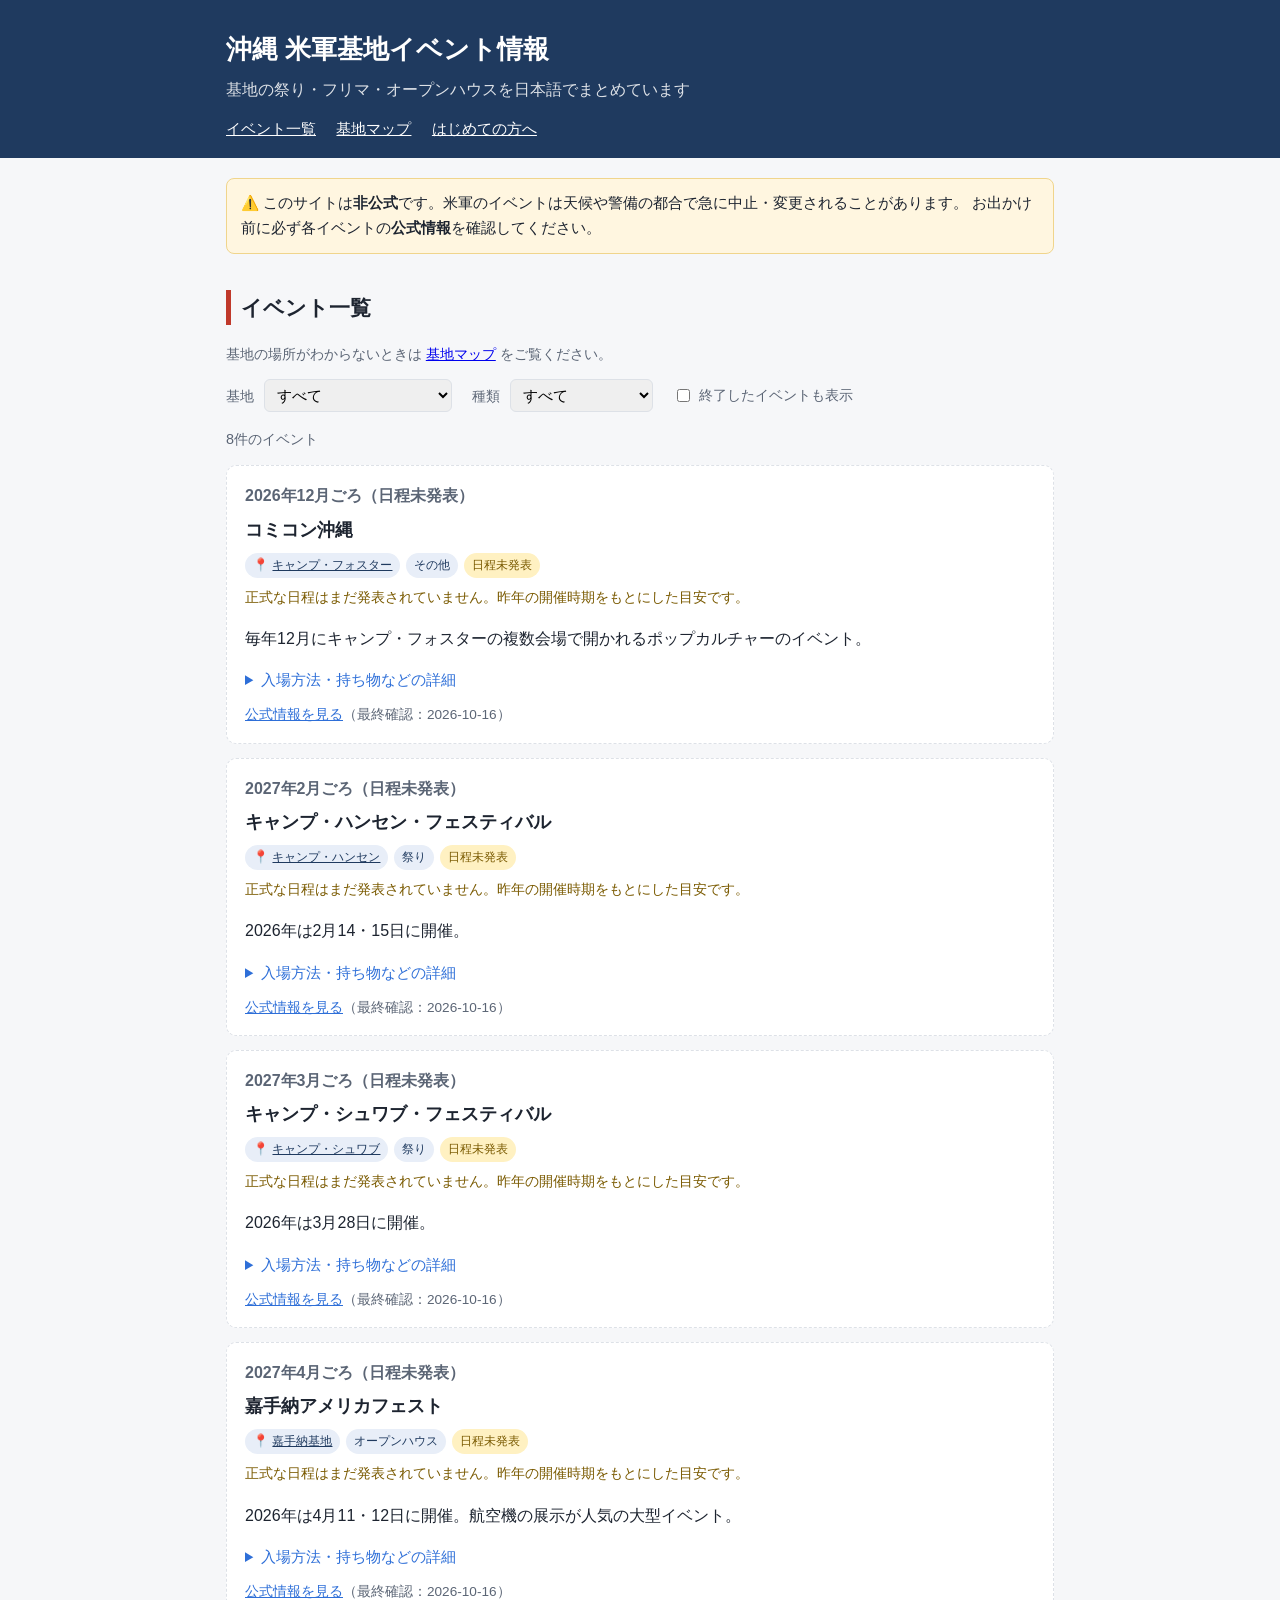
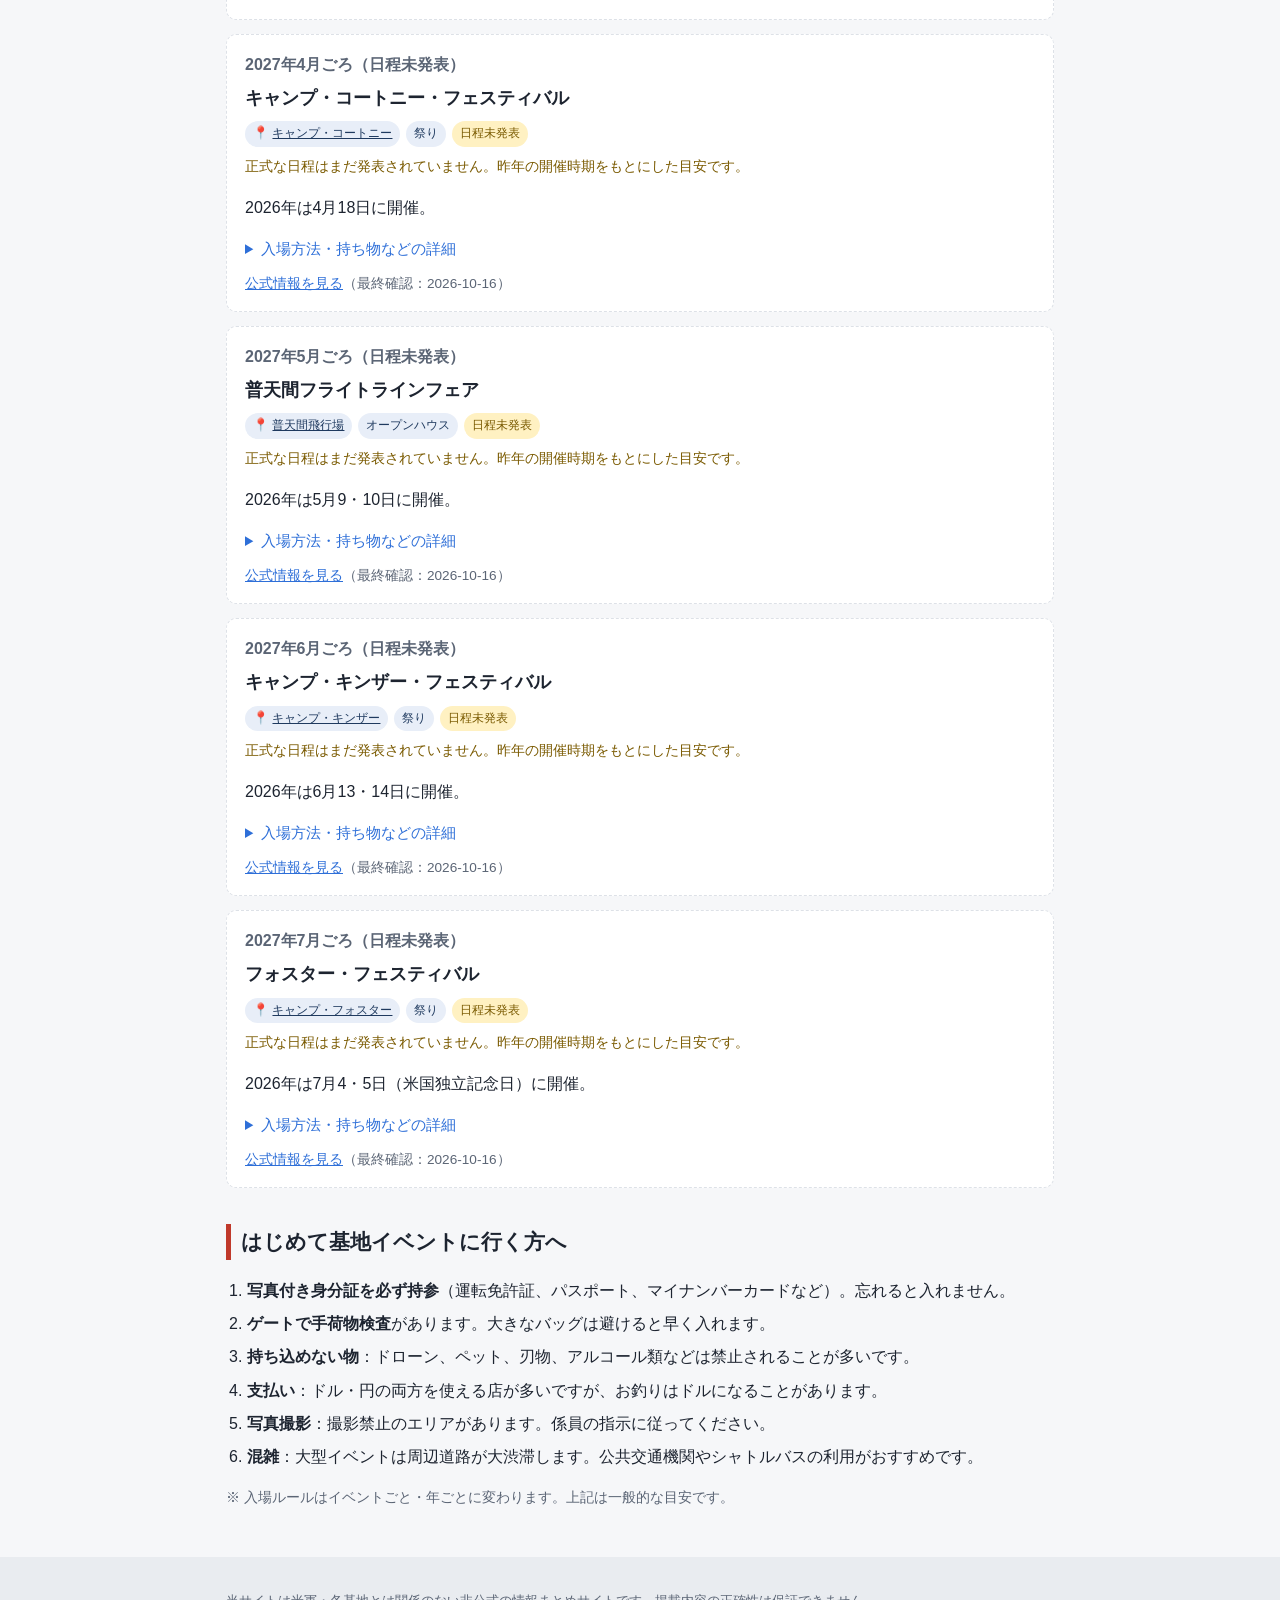
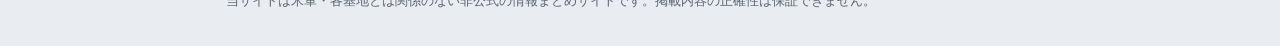
==== index.html @ bc30e184 "沖縄 米軍基地イベント情報サイトを公開 イベント一覧（日程未発表対応）、基地マップ、はじめての方へガイド  Co-Authored-By: Claude Opus 5.5 <noreply@anthr" ====
<!doctype html>
<html lang="ja">
<head>
  <meta charset="utf-8">
  <meta name="viewport" content="width=device-width, initial-scale=1">
  <title>沖縄 米軍基地イベント情報</title>
  <meta name="description" content="沖縄の米軍基地で開かれる祭り・フリーマーケット・オープンハウスの日程と入場方法をまとめた非公式サイト。">
  <link rel="stylesheet" href="style.css">
</head>
<body>
  <header class="site-header">
    <div class="wrap">
      <h1>沖縄 米軍基地イベント情報</h1>
      <p class="lead">基地の祭り・フリマ・オープンハウスを日本語でまとめています</p>
      <nav>
        <a href="#events">イベント一覧</a>
        <a href="map.html">基地マップ</a>
        <a href="#guide">はじめての方へ</a>
      </nav>
    </div>
  </header>

  <main class="wrap">
    <p class="notice">
      ⚠️ このサイトは<strong>非公式</strong>です。米軍のイベントは天候や警備の都合で急に中止・変更されることがあります。
      お出かけ前に必ず各イベントの<strong>公式情報</strong>を確認してください。
    </p>

    <section id="events">
      <h2>イベント一覧</h2>
      <p class="small">基地の場所がわからないときは <a href="map.html">基地マップ</a> をご覧ください。</p>

      <div class="filters">
        <label>基地
          <select id="filter-base"><option value="">すべて</option></select>
        </label>
        <label>種類
          <select id="filter-type"><option value="">すべて</option></select>
        </label>
        <label class="check">
          <input type="checkbox" id="show-past"> 終了したイベントも表示
        </label>
      </div>

      <p id="count" class="count"></p>
      <div id="event-list" class="event-list"></div>
    </section>

    <section id="guide" class="guide">
      <h2>はじめて基地イベントに行く方へ</h2>
      <ol>
        <li><strong>写真付き身分証を必ず持参</strong>（運転免許証、パスポート、マイナンバーカードなど）。忘れると入れません。</li>
        <li><strong>ゲートで手荷物検査</strong>があります。大きなバッグは避けると早く入れます。</li>
        <li><strong>持ち込めない物</strong>：ドローン、ペット、刃物、アルコール類などは禁止されることが多いです。</li>
        <li><strong>支払い</strong>：ドル・円の両方を使える店が多いですが、お釣りはドルになることがあります。</li>
        <li><strong>写真撮影</strong>：撮影禁止のエリアがあります。係員の指示に従ってください。</li>
        <li><strong>混雑</strong>：大型イベントは周辺道路が大渋滞します。公共交通機関やシャトルバスの利用がおすすめです。</li>
      </ol>
      <p class="small">※ 入場ルールはイベントごと・年ごとに変わります。上記は一般的な目安です。</p>
    </section>
  </main>

  <footer class="site-footer">
    <div class="wrap">
      <p>当サイトは米軍・各基地とは関係のない非公式の情報まとめサイトです。掲載内容の正確性は保証できません。</p>
    </div>
  </footer>

  <script src="events.js"></script>
  <script src="bases.js"></script>
  <script src="app.js"></script>
</body>
</html>
---- style.css ----
:root {
  --bg: #f6f7f9;
  --card: #ffffff;
  --text: #1d2430;
  --muted: #5b6575;
  --line: #dde1e7;
  --navy: #1f3a5f;
  --red: #c0392b;
  --accent: #2e6fd8;
  --warn-bg: #fff6e0;
}

* { box-sizing: border-box; }

body {
  margin: 0;
  background: var(--bg);
  color: var(--text);
  font-family: "Hiragino Sans", "Noto Sans JP", "Yu Gothic", sans-serif;
  line-height: 1.7;
}

.wrap { max-width: 860px; margin: 0 auto; padding: 0 16px; }

/* ヘッダー */
.site-header { background: var(--navy); color: #fff; padding: 28px 0 16px; }
.site-header h1 { margin: 0; font-size: 1.6rem; }
.site-header .lead { margin: 4px 0 12px; opacity: .85; }
.site-header nav a { color: #fff; margin-right: 16px; font-size: .95rem; }

h2 { font-size: 1.3rem; border-left: 5px solid var(--red); padding-left: 10px; margin-top: 36px; }

.notice {
  background: var(--warn-bg);
  border: 1px solid #f0d58c;
  border-radius: 8px;
  padding: 12px 14px;
  margin-top: 20px;
  font-size: .92rem;
}

/* 絞り込み */
.filters { display: flex; flex-wrap: wrap; gap: 12px 20px; align-items: center; }
.filters label { font-size: .9rem; color: var(--muted); }
.filters select { margin-left: 6px; padding: 6px 8px; border: 1px solid var(--line); border-radius: 6px; font-size: .95rem; }
.filters .check { display: flex; align-items: center; gap: 6px; }
.count { color: var(--muted); font-size: .9rem; }

/* イベントカード */
.event-list { display: grid; gap: 14px; }
.card {
  background: var(--card);
  border: 1px solid var(--line);
  border-radius: 10px;
  padding: 16px 18px;
}
.card.past { opacity: .6; }
.card .date { font-weight: bold; color: var(--navy); }
.card h3 { margin: 4px 0 8px; font-size: 1.15rem; }
.tags { display: flex; flex-wrap: wrap; gap: 6px; margin-bottom: 8px; }
.tag { font-size: .78rem; padding: 2px 8px; border-radius: 999px; background: #e8eef8; color: var(--navy); }
.tag.status-中止, .tag.status-延期 { background: var(--red); color: #fff; }
.tag.status-終了 { background: #ccc; color: #333; }

.card details { margin-top: 8px; }
.card summary { cursor: pointer; color: var(--accent); font-size: .92rem; }
.card dl { display: grid; grid-template-columns: 7.5em 1fr; gap: 4px 10px; margin: 10px 0 0; font-size: .92rem; }
.card dt { color: var(--muted); }
.card dd { margin: 0; }
.source { margin-top: 10px; font-size: .85rem; color: var(--muted); }
.source a { color: var(--accent); }

.empty { color: var(--muted); padding: 20px 0; }

/* ガイド */
.guide ol { padding-left: 1.3em; }
.guide li { margin-bottom: 6px; }
.small { font-size: .85rem; color: var(--muted); }

/* フッター */
.site-footer { margin-top: 48px; padding: 20px 0; background: #e9ecf0; font-size: .82rem; color: var(--muted); }

@media (max-width: 520px) {
  .site-header h1 { font-size: 1.3rem; }
  .card dl { grid-template-columns: 1fr; }
  .card dt { margin-top: 6px; }
}

/* 地図ページ */
.map { height: 460px; border-radius: 10px; border: 1px solid var(--line); margin: 12px 0 6px; z-index: 0; }
.base-label { font-weight: bold; font-size: .8rem; }
.popup h3 { margin: 0 0 2px; font-size: 1.05rem; }
.popup dl { display: grid; grid-template-columns: 7.5em 1fr; gap: 4px 10px; font-size: .9rem; }
.popup dt { color: var(--muted); }
.popup dd { margin: 0; }
.links { display: flex; flex-wrap: wrap; gap: 8px 16px; font-size: .92rem; }
.links a { color: var(--accent); font-weight: bold; }
.site-header nav a[aria-current="page"] { text-decoration: none; border-bottom: 2px solid #fff; }
.base-link { color: var(--navy); }

@media (max-width: 520px) {
  .map { height: 360px; }
  .popup dl { grid-template-columns: 1fr; }
}

/* 日程未発表のイベント */
.card.tbd { border-style: dashed; }
.card.tbd .date { color: var(--muted); }
.tag.status-日程未発表 { background: #fff1c2; color: #7a5a00; }
.tbd-note { margin: 0 0 6px; font-size: .85rem; color: #7a5a00; }
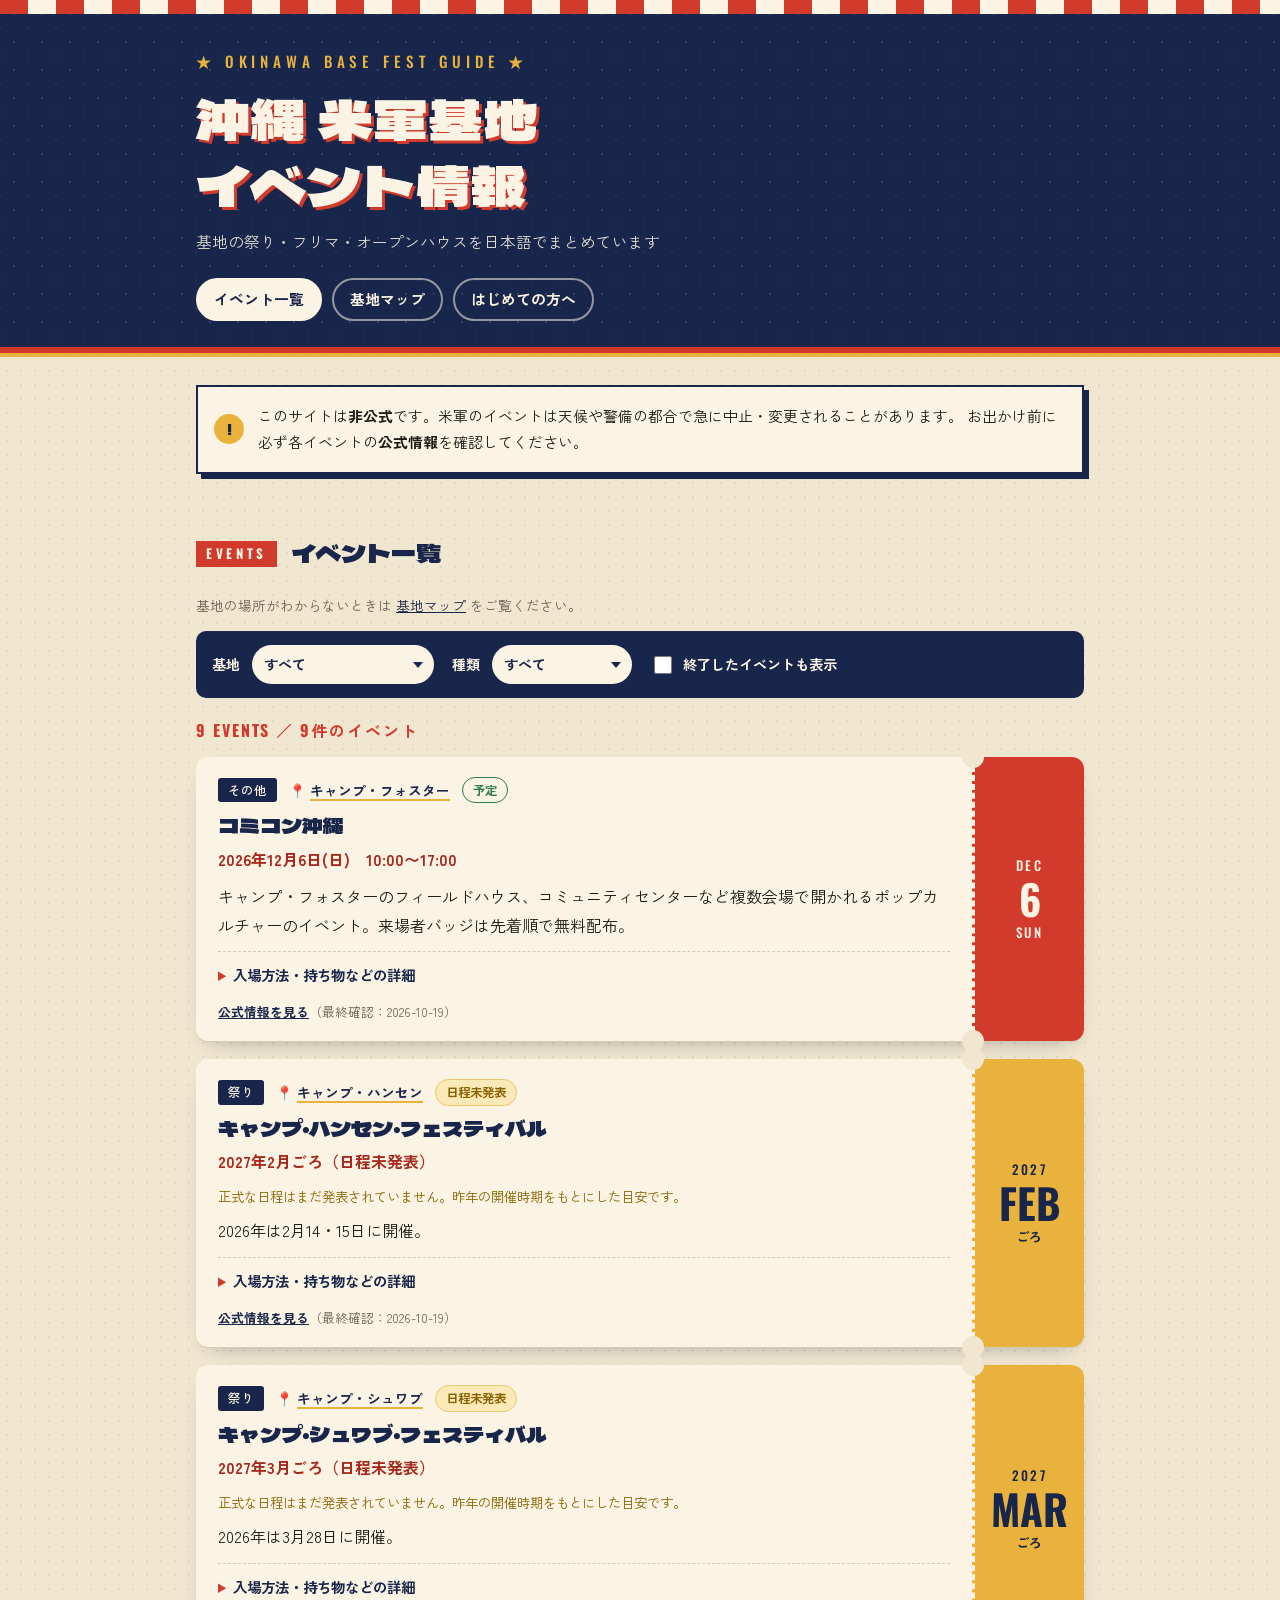
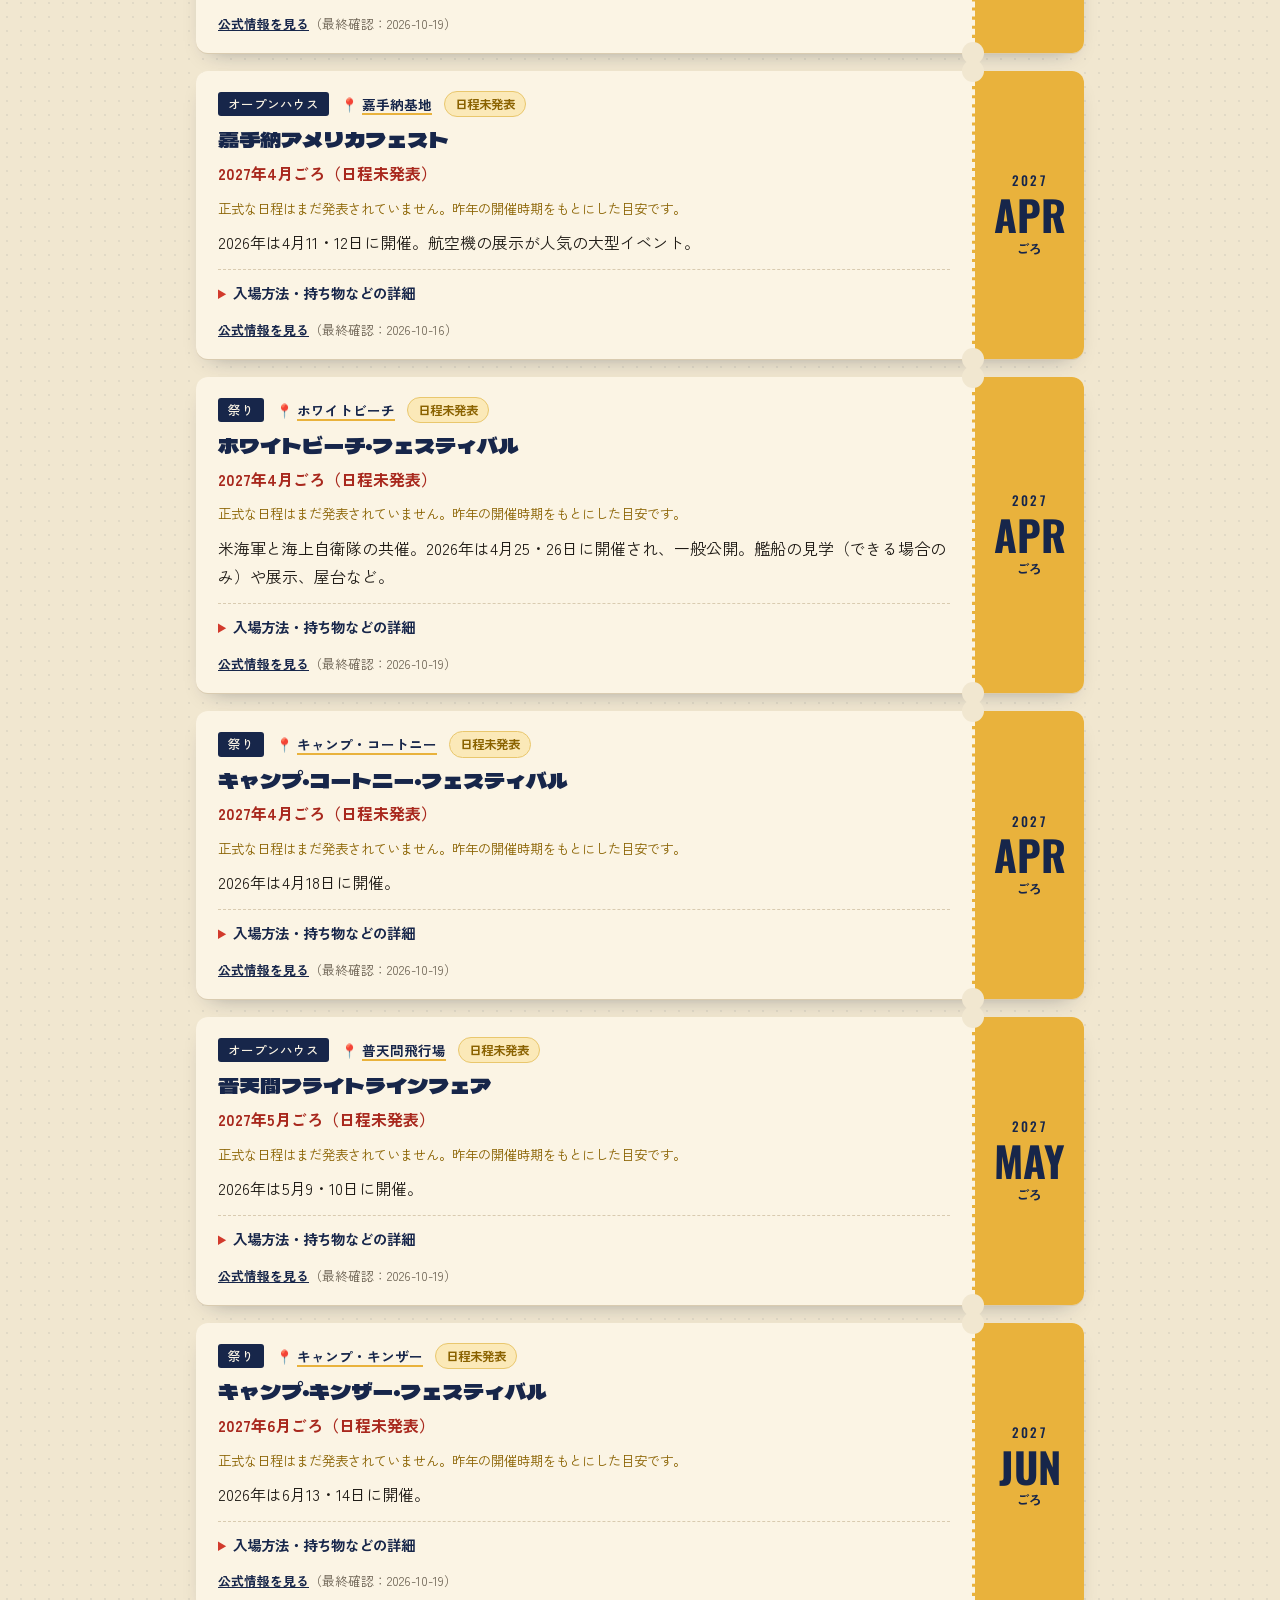
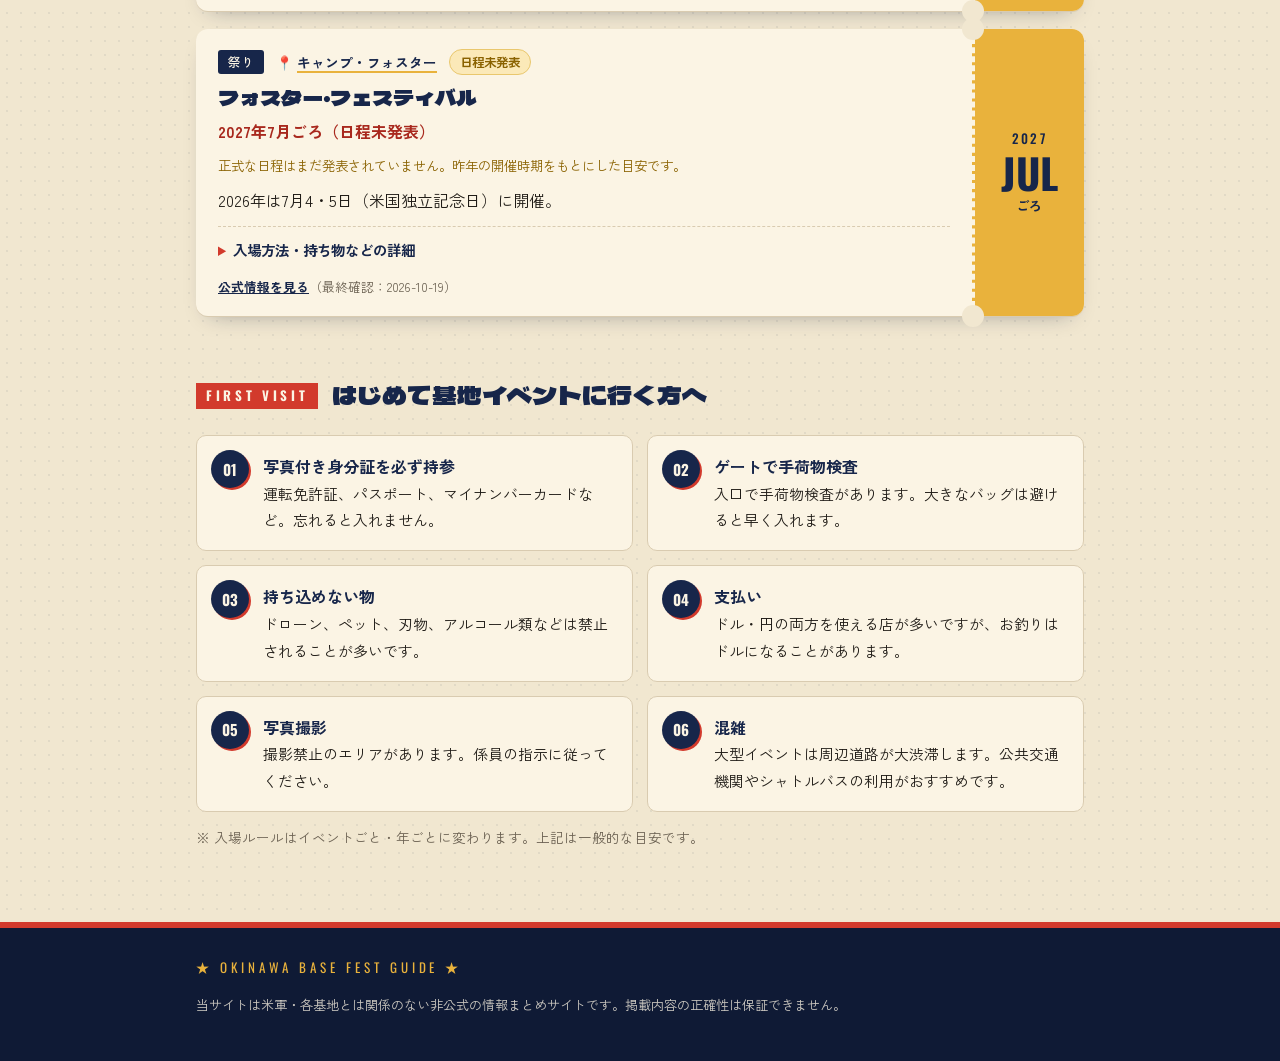
==== commit d7972617: "デザインを「フェア・チケット」に刷新 基地祭りのレトロポスター×入場チケットをモチーフに、紺・赤・クリームの配色、 Dela Gothic One / Oswald / Zen Kaku Gothic" ====
--- a/index.html
+++ b/index.html
@@ -5,29 +5,34 @@
   <meta name="viewport" content="width=device-width, initial-scale=1">
   <title>沖縄 米軍基地イベント情報</title>
   <meta name="description" content="沖縄の米軍基地で開かれる祭り・フリーマーケット・オープンハウスの日程と入場方法をまとめた非公式サイト。">
+  <link rel="preconnect" href="https://fonts.googleapis.com">
+  <link rel="preconnect" href="https://fonts.gstatic.com" crossorigin>
+  <link rel="stylesheet" href="https://fonts.googleapis.com/css2?family=Dela+Gothic+One&family=Oswald:wght@500;700&family=Zen+Kaku+Gothic+New:wght@400;700&display=swap">
   <link rel="stylesheet" href="style.css">
 </head>
 <body>
   <header class="site-header">
-    <div class="wrap">
-      <h1>沖縄 米軍基地イベント情報</h1>
+    <div class="bunting" aria-hidden="true"></div>
+    <div class="wrap header-inner">
+      <p class="kicker">★ OKINAWA BASE FEST GUIDE ★</p>
+      <p class="site-title"><a href="index.html">沖縄 米軍基地<br>イベント情報</a></p>
       <p class="lead">基地の祭り・フリマ・オープンハウスを日本語でまとめています</p>
-      <nav>
-        <a href="#events">イベント一覧</a>
+      <nav class="nav">
+        <a href="index.html#events" aria-current="page">イベント一覧</a>
         <a href="map.html">基地マップ</a>
-        <a href="#guide">はじめての方へ</a>
+        <a href="index.html#guide">はじめての方へ</a>
       </nav>
     </div>
   </header>
 
   <main class="wrap">
     <p class="notice">
-      ⚠️ このサイトは<strong>非公式</strong>です。米軍のイベントは天候や警備の都合で急に中止・変更されることがあります。
+      このサイトは<strong>非公式</strong>です。米軍のイベントは天候や警備の都合で急に中止・変更されることがあります。
       お出かけ前に必ず各イベントの<strong>公式情報</strong>を確認してください。
     </p>
 
     <section id="events">
-      <h2>イベント一覧</h2>
+      <h1 class="sec-title"><span class="en">EVENTS</span>イベント一覧</h1>
       <p class="small">基地の場所がわからないときは <a href="map.html">基地マップ</a> をご覧ください。</p>
 
       <div class="filters">
@@ -47,14 +52,14 @@
     </section>
 
     <section id="guide" class="guide">
-      <h2>はじめて基地イベントに行く方へ</h2>
-      <ol>
-        <li><strong>写真付き身分証を必ず持参</strong>（運転免許証、パスポート、マイナンバーカードなど）。忘れると入れません。</li>
-        <li><strong>ゲートで手荷物検査</strong>があります。大きなバッグは避けると早く入れます。</li>
-        <li><strong>持ち込めない物</strong>：ドローン、ペット、刃物、アルコール類などは禁止されることが多いです。</li>
-        <li><strong>支払い</strong>：ドル・円の両方を使える店が多いですが、お釣りはドルになることがあります。</li>
-        <li><strong>写真撮影</strong>：撮影禁止のエリアがあります。係員の指示に従ってください。</li>
-        <li><strong>混雑</strong>：大型イベントは周辺道路が大渋滞します。公共交通機関やシャトルバスの利用がおすすめです。</li>
+      <h2 class="sec-title"><span class="en">FIRST VISIT</span>はじめて基地イベントに行く方へ</h2>
+      <ol class="guide-list">
+        <li><strong>写真付き身分証を必ず持参</strong>運転免許証、パスポート、マイナンバーカードなど。忘れると入れません。</li>
+        <li><strong>ゲートで手荷物検査</strong>入口で手荷物検査があります。大きなバッグは避けると早く入れます。</li>
+        <li><strong>持ち込めない物</strong>ドローン、ペット、刃物、アルコール類などは禁止されることが多いです。</li>
+        <li><strong>支払い</strong>ドル・円の両方を使える店が多いですが、お釣りはドルになることがあります。</li>
+        <li><strong>写真撮影</strong>撮影禁止のエリアがあります。係員の指示に従ってください。</li>
+        <li><strong>混雑</strong>大型イベントは周辺道路が大渋滞します。公共交通機関やシャトルバスの利用がおすすめです。</li>
       </ol>
       <p class="small">※ 入場ルールはイベントごと・年ごとに変わります。上記は一般的な目安です。</p>
     </section>
@@ -62,6 +67,7 @@
 
   <footer class="site-footer">
     <div class="wrap">
+      <p class="footer-mark">★ OKINAWA BASE FEST GUIDE ★</p>
       <p>当サイトは米軍・各基地とは関係のない非公式の情報まとめサイトです。掲載内容の正確性は保証できません。</p>
     </div>
   </footer>
--- a/style.css
+++ b/style.css
@@ -1,110 +1,457 @@
+/* ============================================================
+   デザイン：フェア・チケット
+   基地祭りのレトロなポスターと入場チケットがモチーフ。
+   色を変えたいときは :root の値だけ変えればOK。
+   ============================================================ */
+
 :root {
-  --bg: #f6f7f9;
-  --card: #ffffff;
-  --text: #1d2430;
-  --muted: #5b6575;
-  --line: #dde1e7;
-  --navy: #1f3a5f;
-  --red: #c0392b;
-  --accent: #2e6fd8;
-  --warn-bg: #fff6e0;
+  --navy: #17264a;
+  --navy-deep: #0f1a35;
+  --red: #d23a2c;
+  --red-deep: #a8281d;
+  --mustard: #e9b23c;
+  --cream: #fbf4e4;
+  --paper: #f1e7d0;
+  --ink: #1f1b16;
+  --muted: #6b6152;
+  --line: #d9cbb0;
+
+  --font-display: "Dela Gothic One", "Zen Kaku Gothic New", sans-serif;
+  --font-body: "Zen Kaku Gothic New", "Hiragino Sans", "Yu Gothic", sans-serif;
+  --font-en: "Oswald", "Zen Kaku Gothic New", sans-serif;
 }
 
 * { box-sizing: border-box; }
+
+html { scroll-behavior: smooth; }
 
 body {
   margin: 0;
-  background: var(--bg);
-  color: var(--text);
-  font-family: "Hiragino Sans", "Noto Sans JP", "Yu Gothic", sans-serif;
-  line-height: 1.7;
-}
-
-.wrap { max-width: 860px; margin: 0 auto; padding: 0 16px; }
-
-/* ヘッダー */
-.site-header { background: var(--navy); color: #fff; padding: 28px 0 16px; }
-.site-header h1 { margin: 0; font-size: 1.6rem; }
-.site-header .lead { margin: 4px 0 12px; opacity: .85; }
-.site-header nav a { color: #fff; margin-right: 16px; font-size: .95rem; }
-
-h2 { font-size: 1.3rem; border-left: 5px solid var(--red); padding-left: 10px; margin-top: 36px; }
-
+  color: var(--ink);
+  font-family: var(--font-body);
+  line-height: 1.8;
+  background-color: var(--paper);
+  /* 紙のようなかすかなドット */
+  background-image: radial-gradient(rgba(23, 38, 74, .07) 1px, transparent 1px);
+  background-size: 14px 14px;
+}
+
+a { color: var(--navy); }
+
+.wrap { max-width: 920px; margin: 0 auto; padding: 0 16px; }
+
+/* ---------- ヘッダー ---------- */
+.site-header {
+  position: relative;
+  color: var(--cream);
+  background-color: var(--navy);
+  background-image:
+    radial-gradient(rgba(251, 244, 228, .12) 1.2px, transparent 1.3px),
+    radial-gradient(rgba(251, 244, 228, .07) 1.2px, transparent 1.3px);
+  background-size: 28px 28px, 28px 28px;
+  background-position: 0 0, 14px 14px;
+  border-bottom: 6px solid var(--red);
+  box-shadow: 0 4px 0 var(--mustard);
+}
+
+/* 紅白のストライプ（祭りの幕） */
+.bunting {
+  height: 14px;
+  background: repeating-linear-gradient(90deg, var(--red) 0 28px, var(--cream) 28px 56px);
+}
+
+.header-inner { padding: 34px 16px 26px; }
+
+.kicker {
+  margin: 0 0 10px;
+  font-family: var(--font-en);
+  font-weight: 500;
+  font-size: .95rem;
+  letter-spacing: .32em;
+  color: var(--mustard);
+}
+
+.site-title {
+  margin: 0;
+  font-family: var(--font-display);
+  font-weight: 400;
+  font-size: clamp(2rem, 6.4vw, 3.4rem);
+  line-height: 1.2;
+  letter-spacing: .02em;
+  text-shadow: 3px 3px 0 var(--red);
+}
+.site-title a { color: inherit; text-decoration: none; }
+
+.lead { margin: 12px 0 22px; opacity: .88; font-size: .98rem; }
+
+.nav { display: flex; flex-wrap: wrap; gap: 10px; }
+.nav a {
+  color: var(--cream);
+  text-decoration: none;
+  font-weight: 700;
+  font-size: .92rem;
+  padding: 6px 16px;
+  border: 2px solid rgba(251, 244, 228, .55);
+  border-radius: 999px;
+  transition: background .2s, color .2s, border-color .2s;
+}
+.nav a:hover, .nav a[aria-current="page"] {
+  background: var(--cream);
+  color: var(--navy);
+  border-color: var(--cream);
+}
+
+/* ---------- 見出し ---------- */
+.sec-title {
+  display: flex;
+  align-items: baseline;
+  flex-wrap: wrap;
+  gap: 4px 14px;
+  margin: 56px 0 18px;
+  font-family: var(--font-display);
+  font-weight: 400;
+  font-size: 1.55rem;
+  color: var(--navy);
+}
+.sec-title .en {
+  font-family: var(--font-en);
+  font-weight: 700;
+  font-size: .82rem;
+  letter-spacing: .28em;
+  color: var(--cream);
+  background: var(--red);
+  padding: 1px 10px;
+  transform: translateY(-4px);
+}
+
+/* ---------- 注意書き（掲示板風） ---------- */
 .notice {
-  background: var(--warn-bg);
-  border: 1px solid #f0d58c;
-  border-radius: 8px;
-  padding: 12px 14px;
-  margin-top: 20px;
-  font-size: .92rem;
-}
-
-/* 絞り込み */
-.filters { display: flex; flex-wrap: wrap; gap: 12px 20px; align-items: center; }
-.filters label { font-size: .9rem; color: var(--muted); }
-.filters select { margin-left: 6px; padding: 6px 8px; border: 1px solid var(--line); border-radius: 6px; font-size: .95rem; }
-.filters .check { display: flex; align-items: center; gap: 6px; }
-.count { color: var(--muted); font-size: .9rem; }
-
-/* イベントカード */
-.event-list { display: grid; gap: 14px; }
+  position: relative;
+  margin: 32px 0 0;
+  padding: 16px 18px 16px 60px;
+  background: var(--cream);
+  border: 2px solid var(--navy);
+  box-shadow: 5px 5px 0 var(--navy);
+  font-size: .93rem;
+}
+.notice::before {
+  content: "!";
+  position: absolute;
+  left: 16px; top: 50%;
+  width: 30px; height: 30px;
+  transform: translateY(-50%);
+  display: grid; place-items: center;
+  font-family: var(--font-display);
+  color: var(--navy);
+  background: var(--mustard);
+  border-radius: 50%;
+}
+
+.small { font-size: .85rem; color: var(--muted); }
+
+/* ---------- 絞り込み ---------- */
+.filters {
+  display: flex;
+  flex-wrap: wrap;
+  gap: 12px 18px;
+  align-items: center;
+  padding: 14px 16px;
+  background: var(--navy);
+  color: var(--cream);
+  border-radius: 10px;
+}
+.filters label { font-size: .88rem; font-weight: 700; }
+.filters select {
+  margin-left: 8px;
+  padding: 7px 30px 7px 12px;
+  font: inherit;
+  font-weight: 700;
+  color: var(--navy);
+  background: var(--cream) url("data:image/svg+xml,%3Csvg xmlns='http://www.w3.org/2000/svg' width='10' height='6'%3E%3Cpath d='M0 0l5 6 5-6z' fill='%2317264a'/%3E%3C/svg%3E") no-repeat right 11px center;
+  border: 0;
+  border-radius: 999px;
+  appearance: none;
+  cursor: pointer;
+}
+.filters .check { display: flex; align-items: center; gap: 8px; cursor: pointer; }
+.filters input[type="checkbox"] { width: 18px; height: 18px; accent-color: var(--mustard); }
+
+.count {
+  margin: 18px 0 12px;
+  font-family: var(--font-en);
+  font-weight: 700;
+  letter-spacing: .12em;
+  color: var(--red);
+}
+
+/* ---------- イベントのチケット ---------- */
+.event-list { display: grid; gap: 18px; }
+
+.ticket {
+  position: relative;
+  display: grid;
+  grid-template-columns: 1fr 112px;
+  background: var(--cream);
+  border-radius: 12px;
+  box-shadow: 0 1px 0 var(--line), 0 10px 22px -14px rgba(15, 26, 53, .45);
+  transition: transform .25s ease, box-shadow .25s ease;
+  animation: rise .5s ease both;
+  animation-delay: calc(var(--i, 0) * 60ms);
+}
+.ticket:hover {
+  transform: translateY(-3px) rotate(-.25deg);
+  box-shadow: 0 1px 0 var(--line), 0 16px 28px -14px rgba(15, 26, 53, .5);
+}
+
+@keyframes rise {
+  from { opacity: 0; transform: translateY(14px); }
+  to   { opacity: 1; transform: none; }
+}
+
+.ticket-main { padding: 20px 22px 18px; min-width: 0; }
+
+.ticket-meta { display: flex; flex-wrap: wrap; gap: 6px 12px; align-items: center; font-size: .85rem; }
+.chip {
+  font-family: var(--font-en);
+  font-weight: 500;
+  font-size: .78rem;
+  letter-spacing: .08em;
+  padding: 1px 10px;
+  color: var(--cream);
+  background: var(--navy);
+  border-radius: 3px;
+}
+.base-link { font-weight: 700; color: var(--navy); text-decoration-color: var(--mustard); text-decoration-thickness: 2px; text-underline-offset: 3px; }
+
+.ticket h3 {
+  margin: 8px 0 4px;
+  font-family: var(--font-display);
+  font-weight: 400;
+  font-size: 1.32rem;
+  line-height: 1.4;
+  color: var(--navy);
+}
+.when { margin: 0 0 8px; font-weight: 700; color: var(--red-deep); }
+
+.status {
+  display: inline-block;
+  font-size: .78rem;
+  font-weight: 700;
+  padding: 1px 10px;
+  border-radius: 999px;
+  border: 1.5px solid currentColor;
+}
+.status-予定 { color: #2f7a4d; }
+.status-日程未発表 { color: #8a6200; background: #fbe9b8; border-color: #e9c76d; }
+.status-終了 { color: var(--muted); }
+
+.tbd-note { margin: 8px 0 0; font-size: .84rem; color: #8a6200; }
+.summary { margin: 8px 0 0; }
+
+.ticket details { margin-top: 12px; border-top: 1px dashed var(--line); padding-top: 10px; }
+.ticket summary { cursor: pointer; color: var(--navy); font-weight: 700; font-size: .9rem; }
+.ticket summary::marker { color: var(--red); }
+.ticket dl, .card dl, .popup dl {
+  display: grid;
+  grid-template-columns: 7.5em 1fr;
+  gap: 4px 12px;
+  margin: 10px 0 0;
+  font-size: .9rem;
+}
+.ticket dt, .card dt, .popup dt { color: var(--muted); }
+.ticket dd, .card dd, .popup dd { margin: 0; }
+
+.source { margin-top: 12px; font-size: .8rem; color: var(--muted); }
+.source a { color: var(--navy); font-weight: 700; }
+
+/* 半券（右側の日付部分） */
+.ticket-stub {
+  position: relative;
+  display: flex;
+  flex-direction: column;
+  align-items: center;
+  justify-content: center;
+  padding: 14px 6px;
+  text-align: center;
+  color: var(--cream);
+  background: var(--red);
+  border-radius: 0 12px 12px 0;
+  border-left: 3px dashed var(--cream);
+}
+/* ミシン目の切り欠き */
+.ticket-stub::before, .ticket-stub::after {
+  content: "";
+  position: absolute;
+  left: -13px;
+  width: 22px; height: 22px;
+  background: var(--paper);
+  border-radius: 50%;
+}
+.ticket-stub::before { top: -11px; }
+.ticket-stub::after { bottom: -11px; }
+
+.stub-top, .stub-bot { font-family: var(--font-en); font-weight: 500; font-size: .82rem; letter-spacing: .18em; }
+.stub-big { font-family: var(--font-en); font-weight: 700; font-size: 2.6rem; line-height: 1.05; }
+.stub-big.is-long { font-size: 1.6rem; }
+.stub-bot.ja { font-family: var(--font-body); font-weight: 700; letter-spacing: .05em; }
+
+.ticket.tbd .ticket-stub { background: var(--mustard); color: var(--navy); border-left-color: var(--cream); }
+.ticket.past { filter: grayscale(.85); opacity: .7; }
+
+/* 中止・延期はゴム印のスタンプ */
+.stamp {
+  position: absolute;
+  top: 16px; right: 128px;
+  padding: 2px 14px;
+  font-family: var(--font-display);
+  font-size: 1.3rem;
+  letter-spacing: .1em;
+  color: var(--red);
+  border: 3px solid var(--red);
+  border-radius: 6px;
+  transform: rotate(-9deg);
+  background: rgba(251, 244, 228, .9);
+  pointer-events: none;
+}
+
+.empty { color: var(--muted); padding: 24px 0; }
+
+/* ---------- はじめての方へ ---------- */
+.guide-list {
+  list-style: none;
+  counter-reset: g;
+  margin: 0;
+  padding: 0;
+  display: grid;
+  grid-template-columns: repeat(2, 1fr);
+  gap: 14px;
+}
+.guide-list li {
+  counter-increment: g;
+  position: relative;
+  padding: 16px 16px 16px 66px;
+  background: var(--cream);
+  border-radius: 10px;
+  border: 1px solid var(--line);
+  font-size: .93rem;
+}
+.guide-list li::before {
+  content: counter(g, decimal-leading-zero);
+  position: absolute;
+  left: 14px; top: 14px;
+  width: 38px; height: 38px;
+  display: grid; place-items: center;
+  font-family: var(--font-en);
+  font-weight: 700;
+  color: var(--cream);
+  background: var(--navy);
+  border-radius: 50%;
+  box-shadow: 2px 2px 0 var(--red);
+}
+.guide-list strong { display: block; color: var(--navy); font-size: 1rem; }
+
+/* ---------- フッター ---------- */
+.site-footer {
+  margin-top: 72px;
+  padding: 28px 0 32px;
+  color: rgba(251, 244, 228, .8);
+  background: var(--navy-deep);
+  font-size: .82rem;
+  border-top: 6px solid var(--red);
+}
+.footer-mark {
+  margin: 0 0 6px;
+  font-family: var(--font-en);
+  letter-spacing: .3em;
+  color: var(--mustard);
+}
+
+/* ---------- 地図ページ ---------- */
+.intro { margin: 0 0 4px; }
+.map {
+  height: 480px;
+  margin: 14px 0 8px;
+  border: 3px solid var(--navy);
+  border-radius: 12px;
+  box-shadow: 6px 6px 0 var(--red);
+  z-index: 0;
+}
+.base-label {
+  font-weight: 700;
+  font-size: .78rem;
+  color: var(--cream);
+  background: var(--navy);
+  border: 0;
+  border-radius: 4px;
+  box-shadow: none;
+}
+.base-label::before { border-top-color: var(--navy) !important; }
+
+.popup h3, .card h3 {
+  margin: 0 0 2px;
+  font-family: var(--font-display);
+  font-weight: 400;
+  font-size: 1.15rem;
+  color: var(--navy);
+}
+.leaflet-popup-content-wrapper { border-radius: 10px; background: var(--cream); }
+.leaflet-popup-tip { background: var(--cream); }
+.leaflet-container { font-family: var(--font-body); }
+
+.base-grid { display: grid; grid-template-columns: repeat(2, 1fr); gap: 16px; }
 .card {
-  background: var(--card);
-  border: 1px solid var(--line);
-  border-radius: 10px;
-  padding: 16px 18px;
-}
-.card.past { opacity: .6; }
-.card .date { font-weight: bold; color: var(--navy); }
-.card h3 { margin: 4px 0 8px; font-size: 1.15rem; }
-.tags { display: flex; flex-wrap: wrap; gap: 6px; margin-bottom: 8px; }
-.tag { font-size: .78rem; padding: 2px 8px; border-radius: 999px; background: #e8eef8; color: var(--navy); }
-.tag.status-中止, .tag.status-延期 { background: var(--red); color: #fff; }
-.tag.status-終了 { background: #ccc; color: #333; }
-
-.card details { margin-top: 8px; }
-.card summary { cursor: pointer; color: var(--accent); font-size: .92rem; }
-.card dl { display: grid; grid-template-columns: 7.5em 1fr; gap: 4px 10px; margin: 10px 0 0; font-size: .92rem; }
-.card dt { color: var(--muted); }
-.card dd { margin: 0; }
-.source { margin-top: 10px; font-size: .85rem; color: var(--muted); }
-.source a { color: var(--accent); }
-
-.empty { color: var(--muted); padding: 20px 0; }
-
-/* ガイド */
-.guide ol { padding-left: 1.3em; }
-.guide li { margin-bottom: 6px; }
-.small { font-size: .85rem; color: var(--muted); }
-
-/* フッター */
-.site-footer { margin-top: 48px; padding: 20px 0; background: #e9ecf0; font-size: .82rem; color: var(--muted); }
-
-@media (max-width: 520px) {
-  .site-header h1 { font-size: 1.3rem; }
-  .card dl { grid-template-columns: 1fr; }
-  .card dt { margin-top: 6px; }
-}
-
-/* 地図ページ */
-.map { height: 460px; border-radius: 10px; border: 1px solid var(--line); margin: 12px 0 6px; z-index: 0; }
-.base-label { font-weight: bold; font-size: .8rem; }
-.popup h3 { margin: 0 0 2px; font-size: 1.05rem; }
-.popup dl { display: grid; grid-template-columns: 7.5em 1fr; gap: 4px 10px; font-size: .9rem; }
-.popup dt { color: var(--muted); }
-.popup dd { margin: 0; }
-.links { display: flex; flex-wrap: wrap; gap: 8px 16px; font-size: .92rem; }
-.links a { color: var(--accent); font-weight: bold; }
-.site-header nav a[aria-current="page"] { text-decoration: none; border-bottom: 2px solid #fff; }
-.base-link { color: var(--navy); }
-
-@media (max-width: 520px) {
-  .map { height: 360px; }
-  .popup dl { grid-template-columns: 1fr; }
-}
-
-/* 日程未発表のイベント */
-.card.tbd { border-style: dashed; }
-.card.tbd .date { color: var(--muted); }
-.tag.status-日程未発表 { background: #fff1c2; color: #7a5a00; }
-.tbd-note { margin: 0 0 6px; font-size: .85rem; color: #7a5a00; }
+  padding: 18px 20px;
+  background: var(--cream);
+  border-radius: 12px;
+  border-top: 6px solid var(--navy);
+  box-shadow: 0 10px 22px -16px rgba(15, 26, 53, .5);
+}
+.card p { margin: 8px 0 0; }
+
+.links { display: flex; flex-wrap: wrap; gap: 8px 10px; font-size: .88rem; }
+.links a {
+  font-weight: 700;
+  text-decoration: none;
+  padding: 4px 12px;
+  border-radius: 999px;
+}
+.links a:first-child { color: var(--cream); background: var(--red); }
+.links a + a { color: var(--navy); border: 1.5px solid var(--navy); }
+
+/* ---------- スマホ ---------- */
+@media (max-width: 640px) {
+  .header-inner { padding: 26px 16px 20px; }
+  .kicker { letter-spacing: .2em; font-size: .8rem; }
+  /* スマホでは半券をチケットの上に横向きで置く */
+  .ticket { grid-template-columns: 1fr; }
+  .ticket-stub {
+    order: -1;
+    flex-direction: row;
+    justify-content: flex-start;
+    align-items: baseline;
+    gap: 10px;
+    padding: 8px 16px;
+    border-left: 0;
+    border-bottom: 3px dashed var(--cream);
+    border-radius: 12px 12px 0 0;
+  }
+  .ticket-stub::before, .ticket-stub::after { top: auto; bottom: -11px; left: auto; }
+  .ticket-stub::before { left: -11px; }
+  .ticket-stub::after { right: -11px; }
+  .stub-big, .stub-big.is-long { font-size: 1.5rem; }
+  .ticket-main { padding: 14px 16px 14px; }
+  .ticket h3 { font-size: 1.15rem; }
+  .summary { font-size: .93rem; }
+  .stamp { top: 58px; right: 12px; font-size: 1.05rem; }
+  .ticket dl, .card dl, .popup dl { grid-template-columns: 1fr; gap: 0; }
+  .ticket dt, .card dt, .popup dt { margin-top: 6px; }
+  .guide-list, .base-grid { grid-template-columns: 1fr; }
+  .map { height: 380px; box-shadow: 4px 4px 0 var(--red); }
+  .sec-title { font-size: 1.35rem; }
+}
+
+@media (prefers-reduced-motion: reduce) {
+  html { scroll-behavior: auto; }
+  .ticket { animation: none; transition: none; }
+  .ticket:hover { transform: none; }
+}
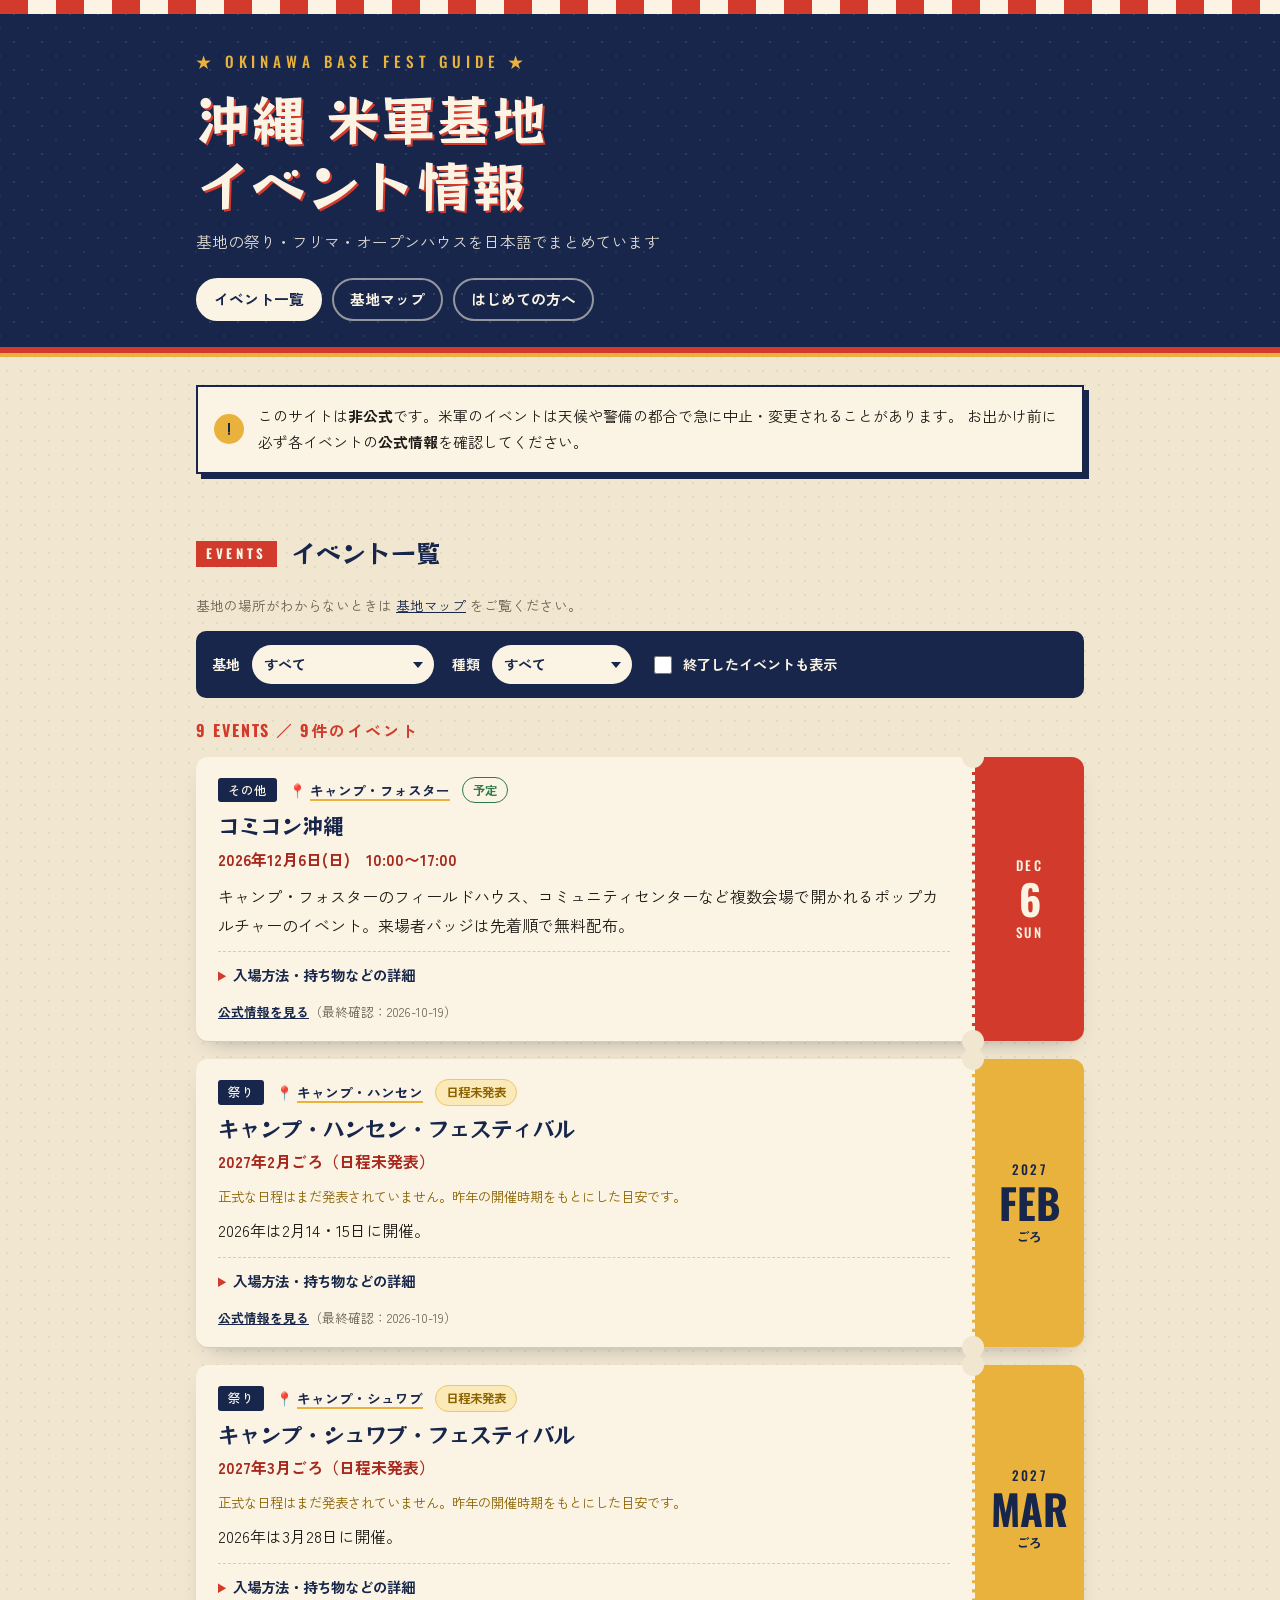
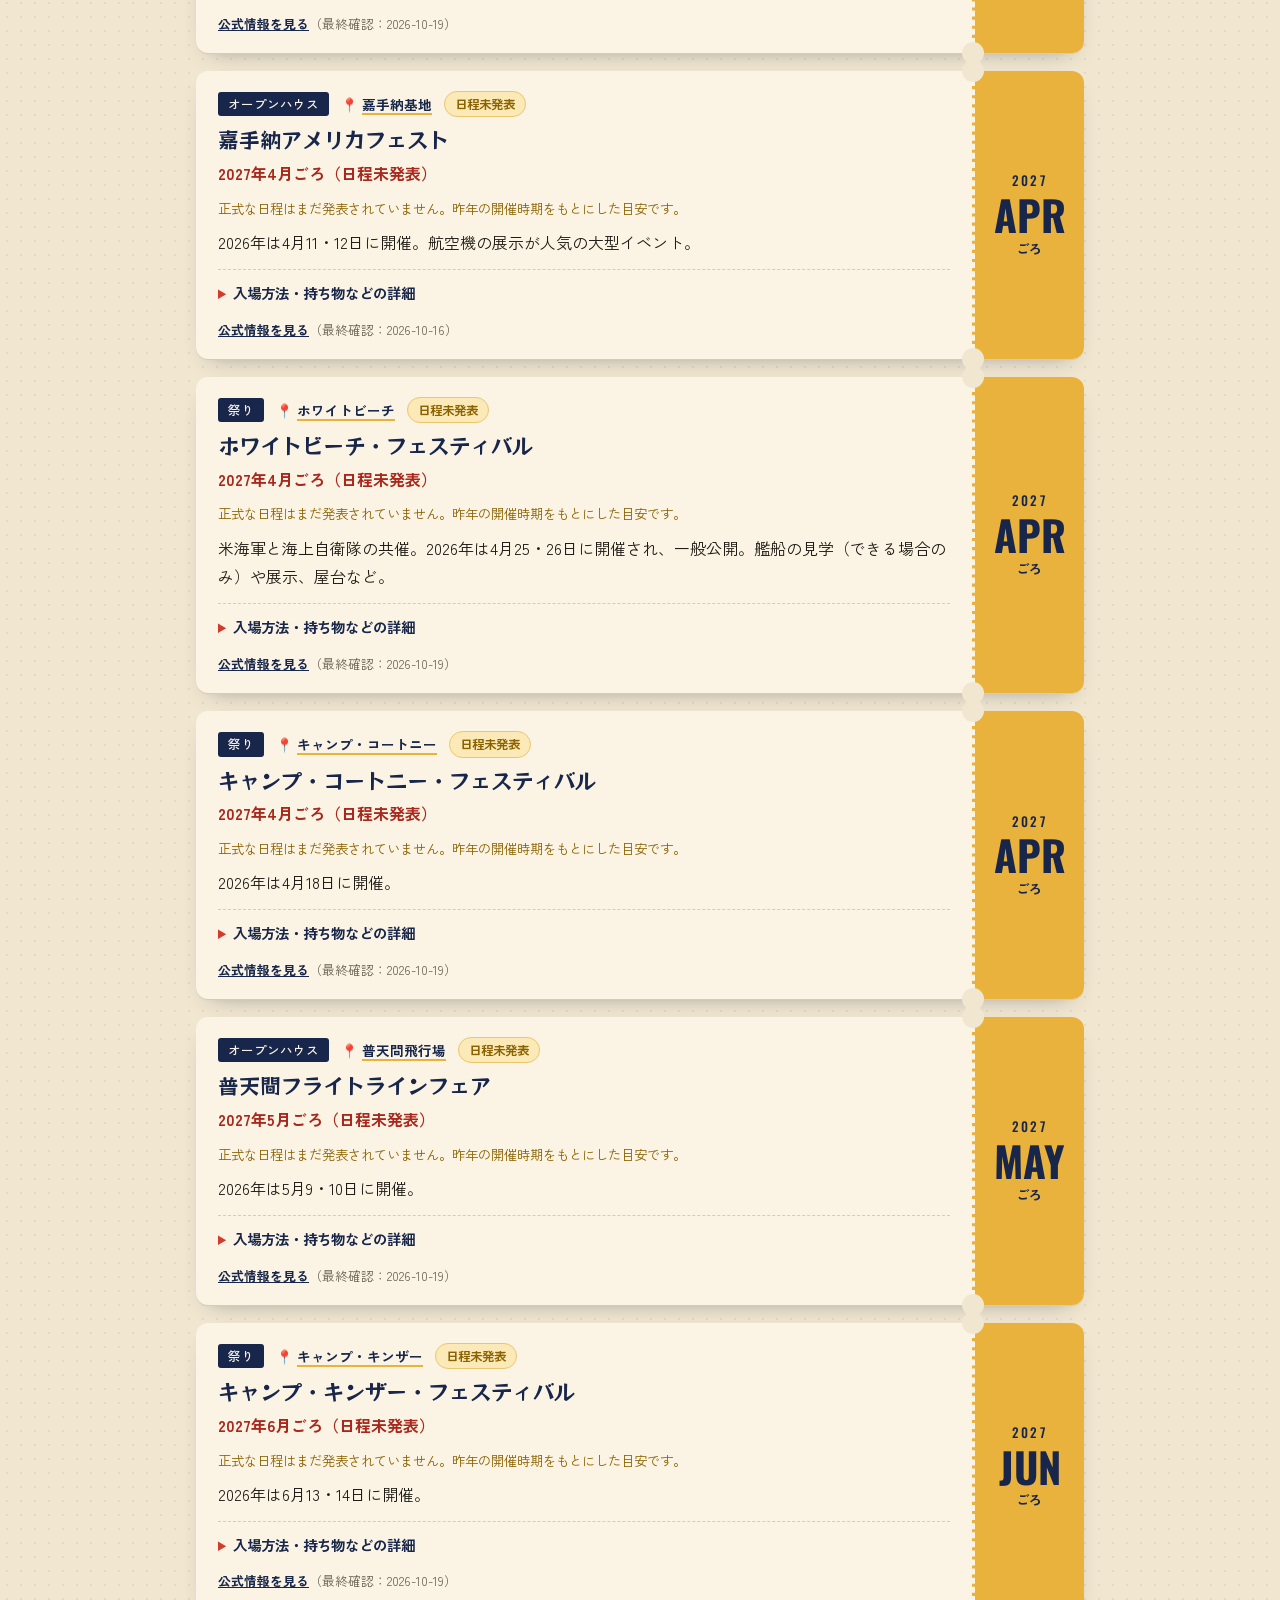
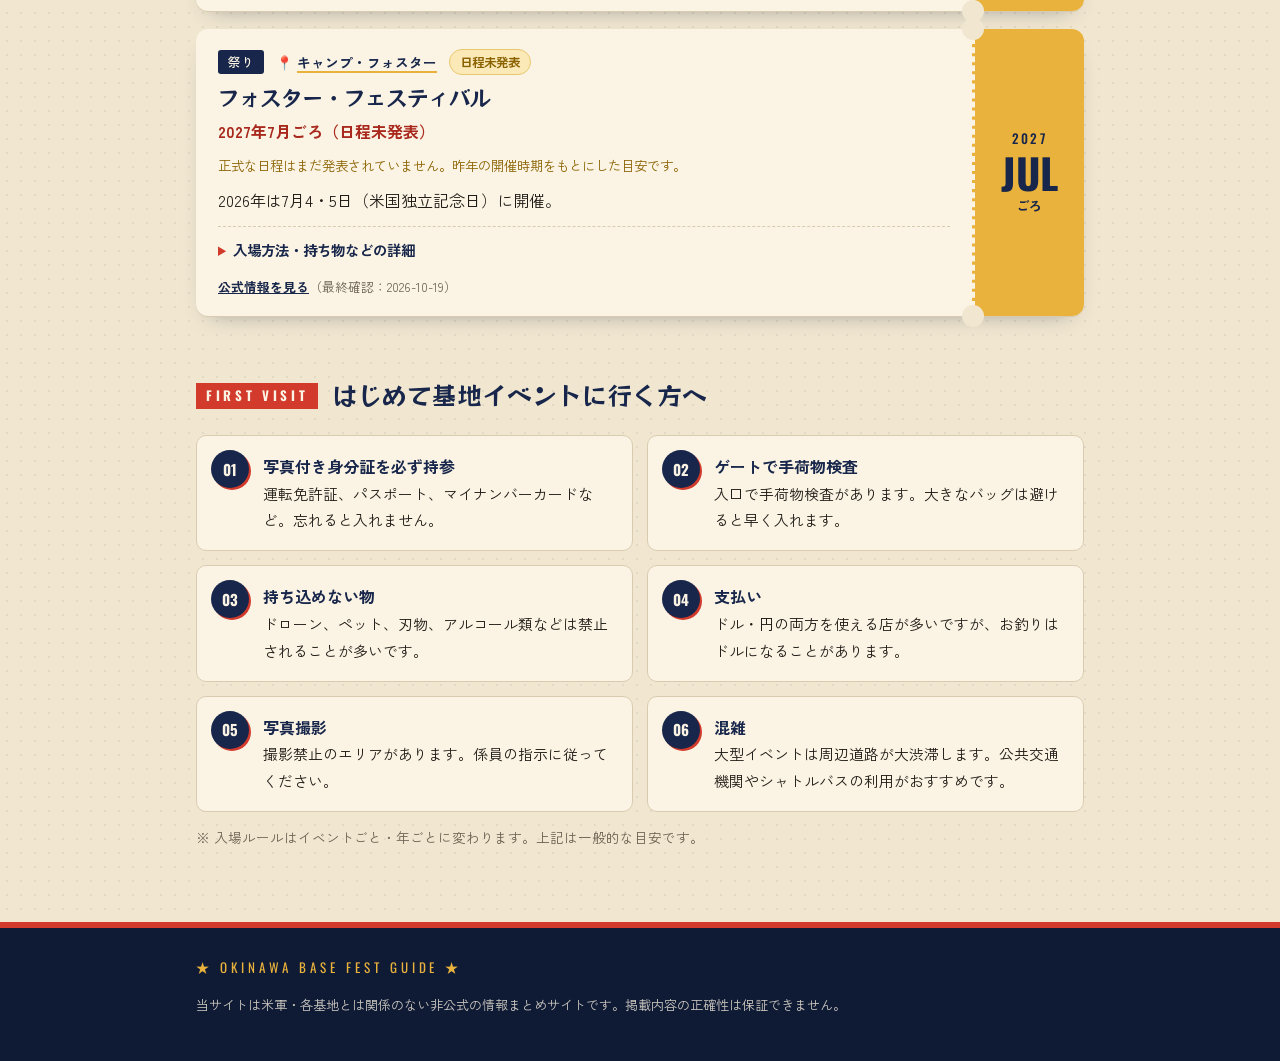
==== commit dd1c338e: "見出しの書体をひと回り細いRocknRoll Oneに変更 基地一覧は760px以下で1列に。  Co-Authored-By: Claude Opus 5.5 <noreply@anthropic." ====
--- a/index.html
+++ b/index.html
@@ -7,7 +7,7 @@
   <meta name="description" content="沖縄の米軍基地で開かれる祭り・フリーマーケット・オープンハウスの日程と入場方法をまとめた非公式サイト。">
   <link rel="preconnect" href="https://fonts.googleapis.com">
   <link rel="preconnect" href="https://fonts.gstatic.com" crossorigin>
-  <link rel="stylesheet" href="https://fonts.googleapis.com/css2?family=Dela+Gothic+One&family=Oswald:wght@500;700&family=Zen+Kaku+Gothic+New:wght@400;700&display=swap">
+  <link rel="stylesheet" href="https://fonts.googleapis.com/css2?family=RocknRoll+One&family=Oswald:wght@500;700&family=Zen+Kaku+Gothic+New:wght@400;700&display=swap">
   <link rel="stylesheet" href="style.css">
 </head>
 <body>
--- a/style.css
+++ b/style.css
@@ -16,7 +16,7 @@
   --muted: #6b6152;
   --line: #d9cbb0;
 
-  --font-display: "Dela Gothic One", "Zen Kaku Gothic New", sans-serif;
+  --font-display: "RocknRoll One", "Zen Kaku Gothic New", sans-serif;
   --font-body: "Zen Kaku Gothic New", "Hiragino Sans", "Yu Gothic", sans-serif;
   --font-en: "Oswald", "Zen Kaku Gothic New", sans-serif;
 }
@@ -78,7 +78,7 @@
   font-size: clamp(2rem, 6.4vw, 3.4rem);
   line-height: 1.2;
   letter-spacing: .02em;
-  text-shadow: 3px 3px 0 var(--red);
+  text-shadow: 2px 2px 0 var(--red);
 }
 .site-title a { color: inherit; text-decoration: none; }
 
@@ -417,6 +417,10 @@
 }
 .links a:first-child { color: var(--cream); background: var(--red); }
 .links a + a { color: var(--navy); border: 1.5px solid var(--navy); }
+
+@media (max-width: 760px) {
+  .base-grid { grid-template-columns: 1fr; }
+}
 
 /* ---------- スマホ ---------- */
 @media (max-width: 640px) {
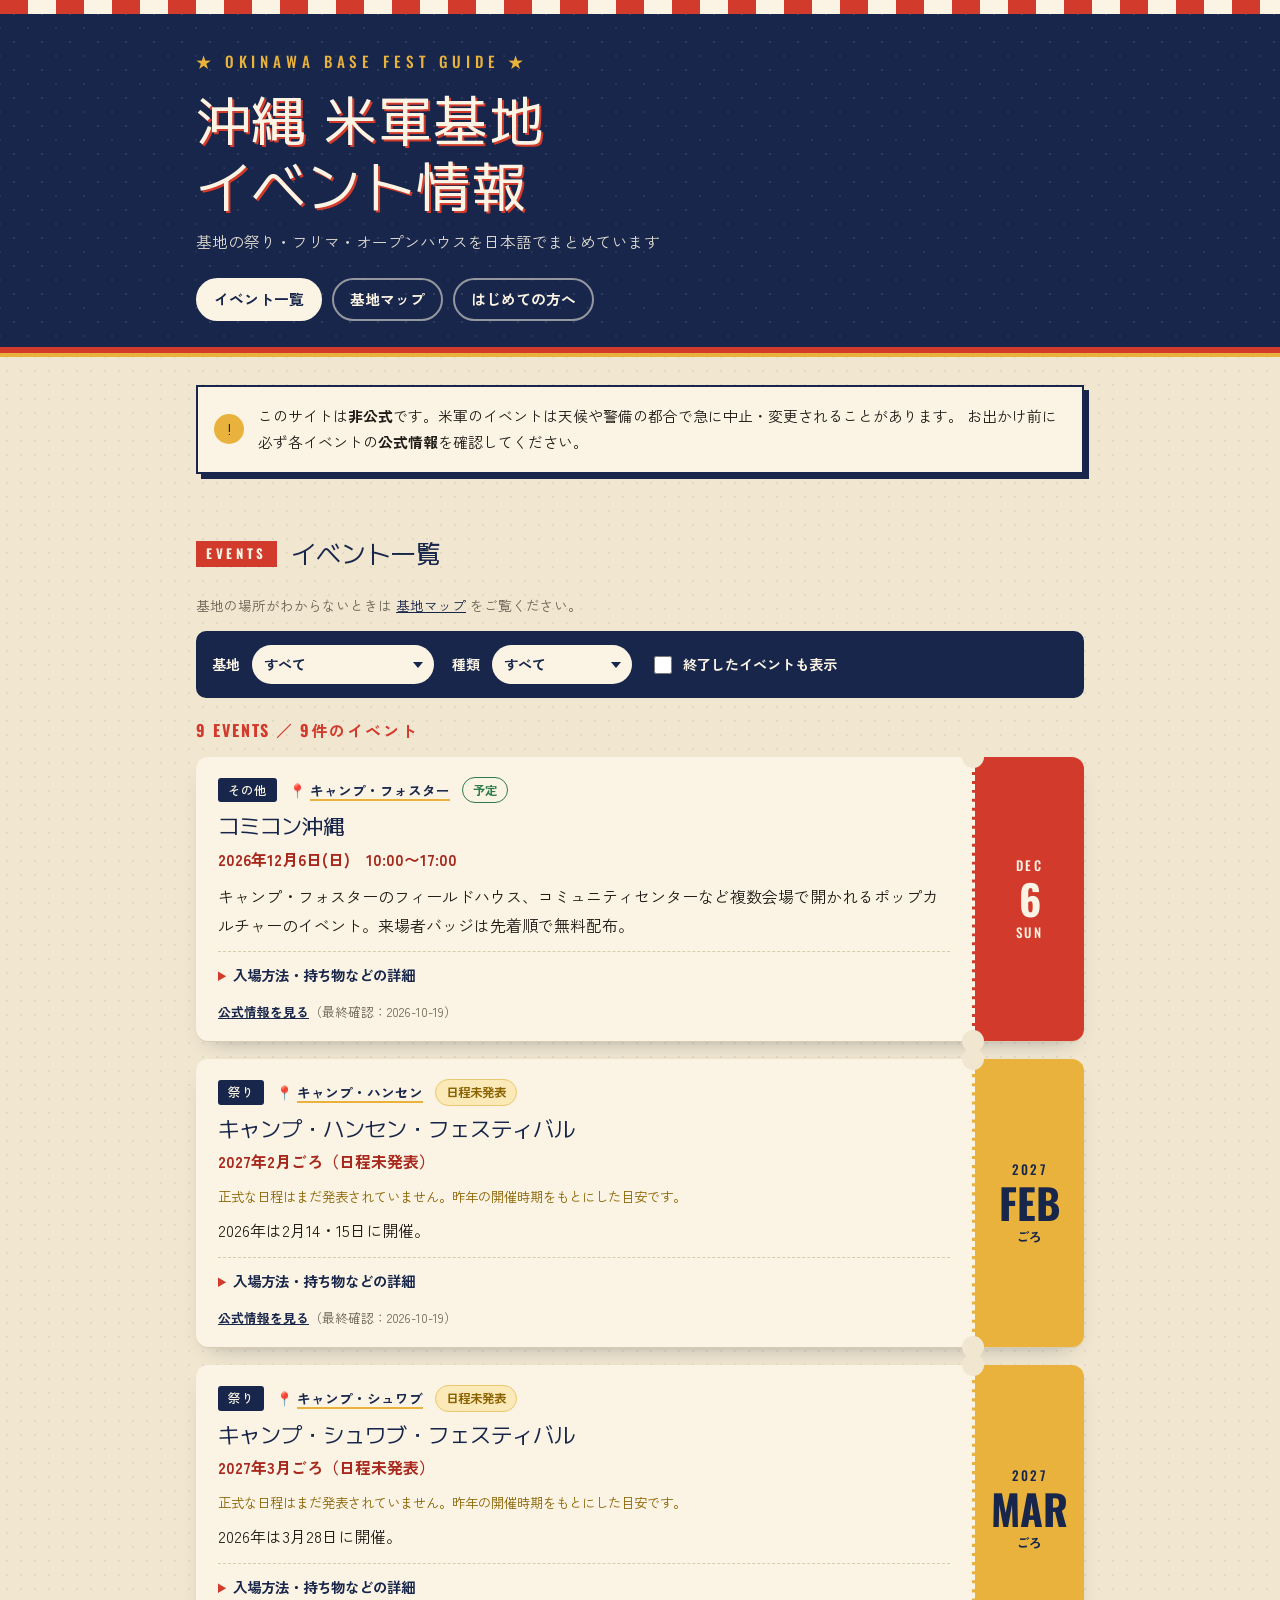
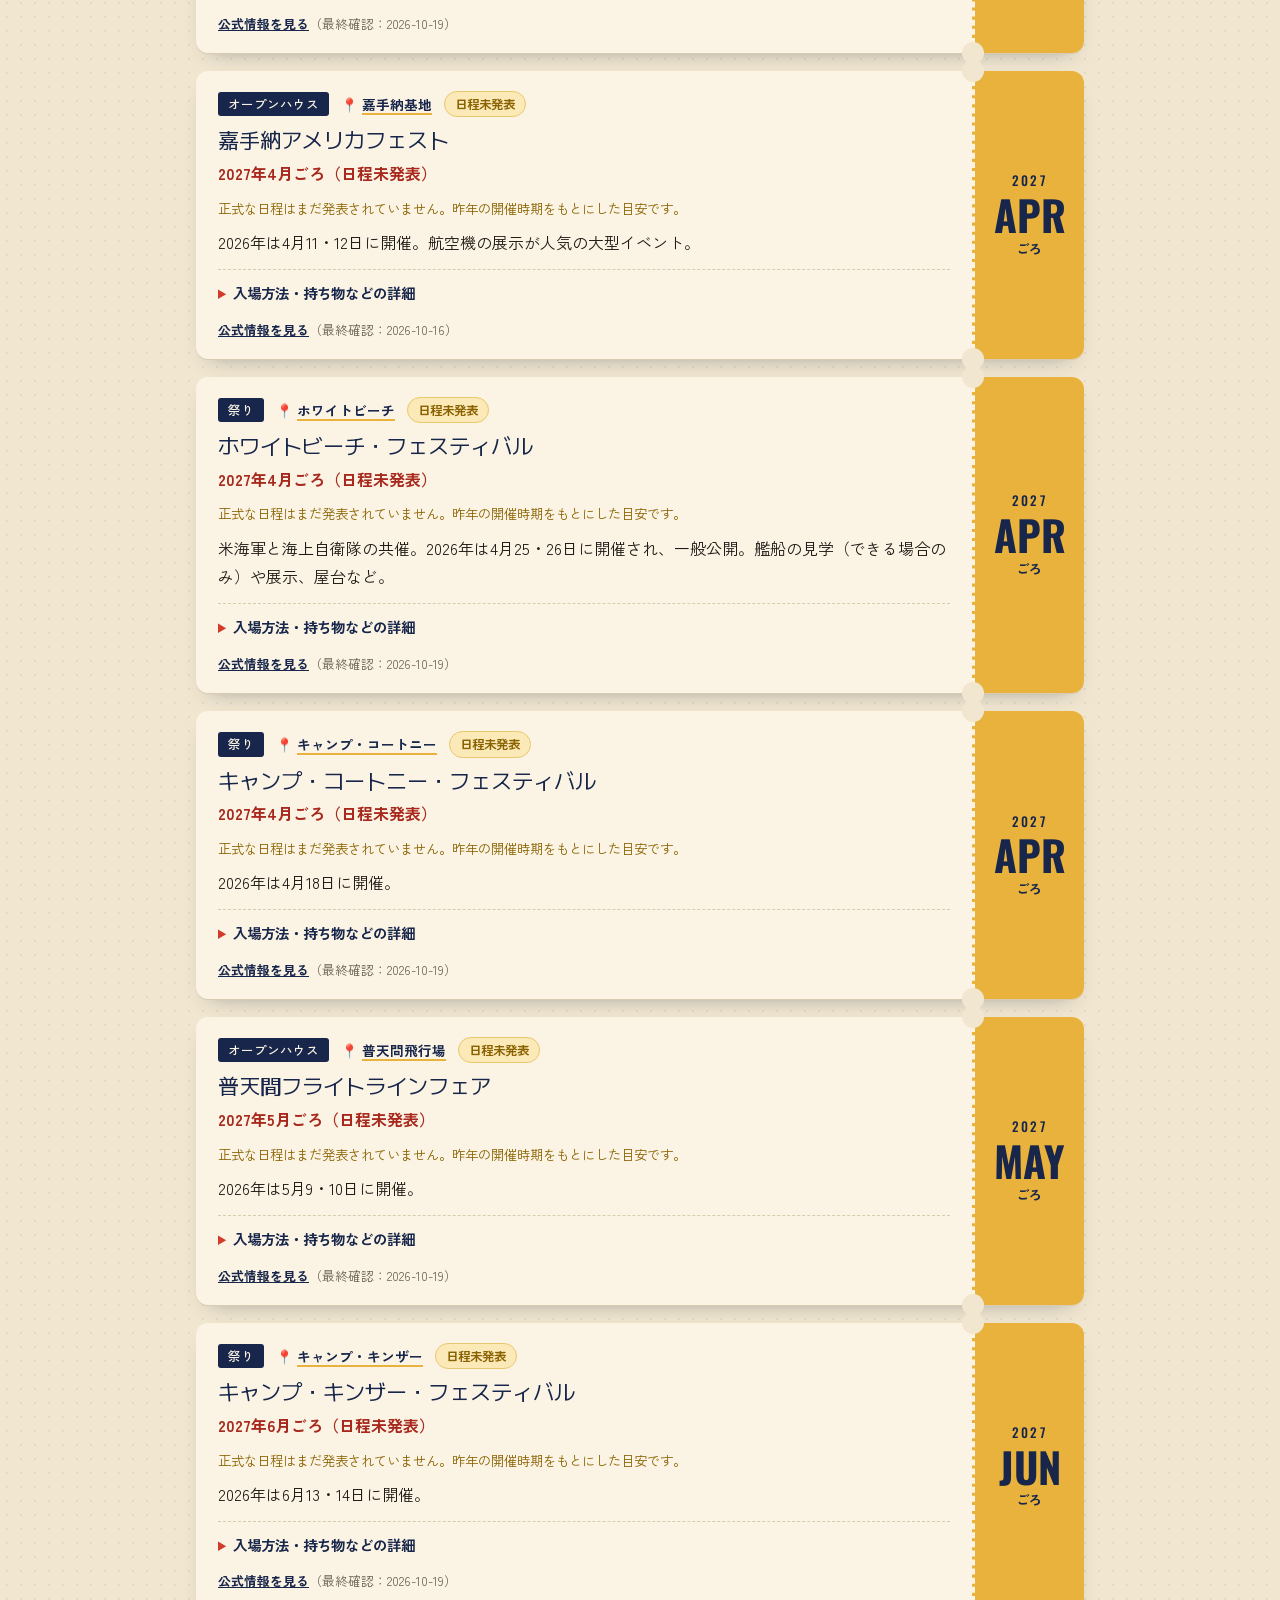
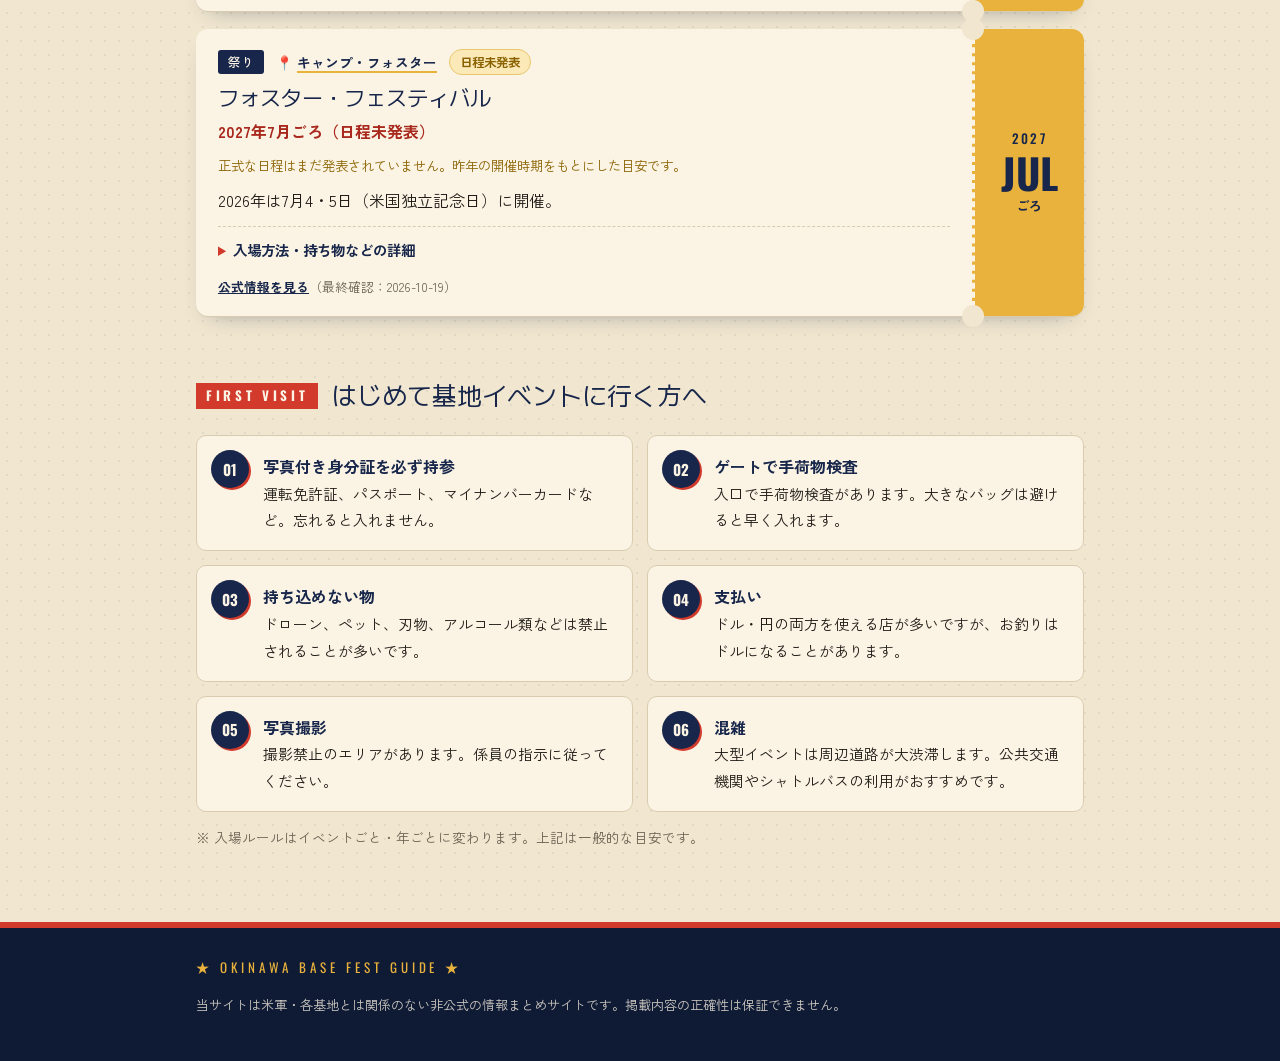
==== commit 3fcde5b7: "見出しの「ミ」「ン」だけM PLUS 1に差し替え RocknRoll One では点が丸く見えるため。  Co-Authored-By: Claude Opus 5.5 <noreply@anthr" ====
--- a/index.html
+++ b/index.html
@@ -7,6 +7,8 @@
   <meta name="description" content="沖縄の米軍基地で開かれる祭り・フリーマーケット・オープンハウスの日程と入場方法をまとめた非公式サイト。">
   <link rel="preconnect" href="https://fonts.googleapis.com">
   <link rel="preconnect" href="https://fonts.gstatic.com" crossorigin>
+  <!-- 見出しの「ミ」「ン」だけ別の書体にする（RocknRoll One は点が丸く見えるため） -->
+  <link rel="stylesheet" href="https://fonts.googleapis.com/css2?family=M+PLUS+1:wght@700&text=%E3%83%9F%E3%83%B3&display=swap">
   <link rel="stylesheet" href="https://fonts.googleapis.com/css2?family=RocknRoll+One&family=Oswald:wght@500;700&family=Zen+Kaku+Gothic+New:wght@400;700&display=swap">
   <link rel="stylesheet" href="style.css">
 </head>
--- a/style.css
+++ b/style.css
@@ -16,7 +16,7 @@
   --muted: #6b6152;
   --line: #d9cbb0;
 
-  --font-display: "RocknRoll One", "Zen Kaku Gothic New", sans-serif;
+  --font-display: "M PLUS 1", "RocknRoll One", "Zen Kaku Gothic New", sans-serif;
   --font-body: "Zen Kaku Gothic New", "Hiragino Sans", "Yu Gothic", sans-serif;
   --font-en: "Oswald", "Zen Kaku Gothic New", sans-serif;
 }
